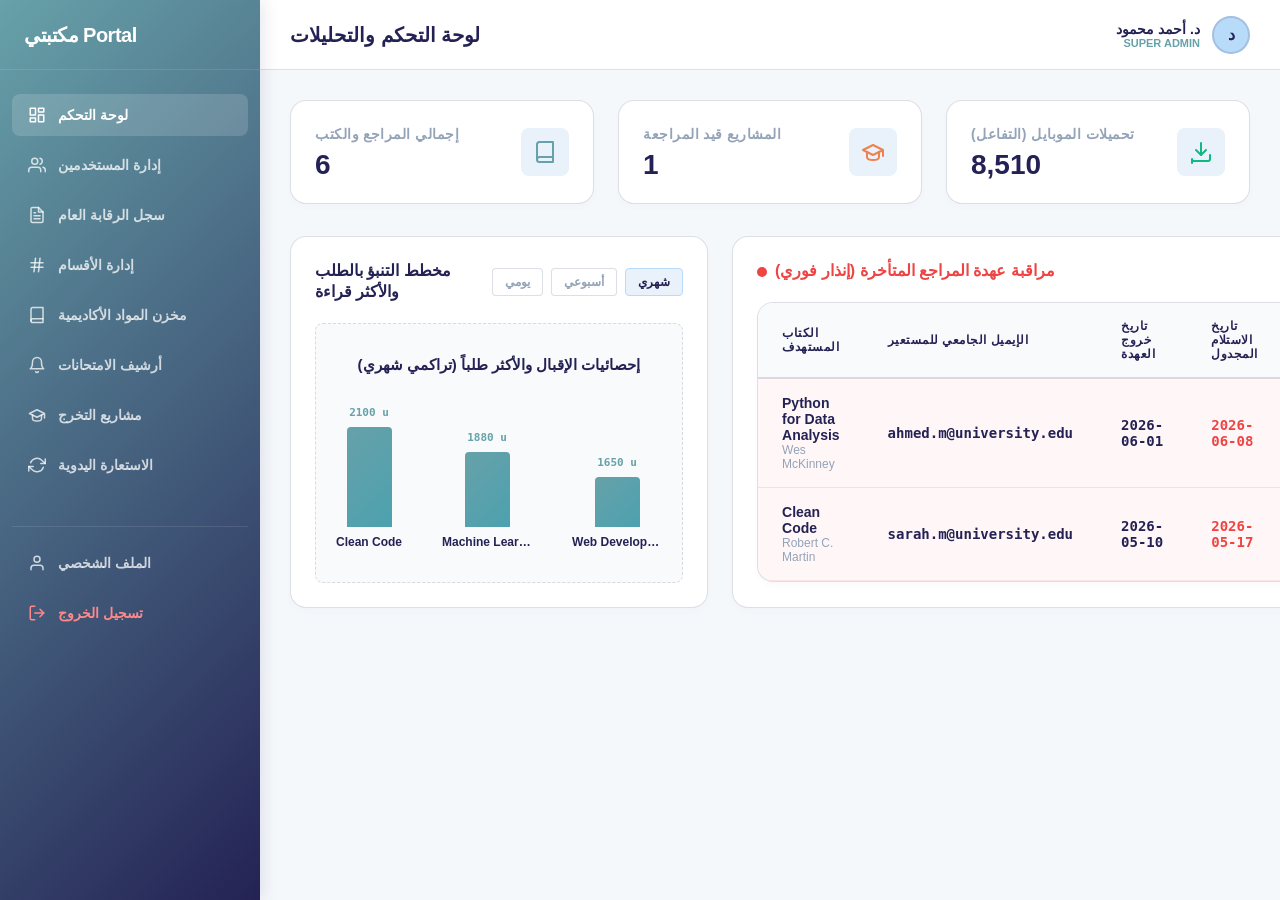
==== pages/dashboard.html @ ad8569bd "first commit" ====
<!DOCTYPE html>
<html lang="en">
<head>
    <meta charset="UTF-8">
    <meta name="viewport" content="width=device-width, initial-scale=1.0">
    <title>لوحة التحكم والتحليلات - مكتبتي Portal</title>
    <!-- Core Cascading Stylesheets Import Modules -->
    <link rel="stylesheet" href="../css/variables.css">
    <link rel="stylesheet" href="../css/global.css">
    <link rel="stylesheet" href="../css/components.css">
    <link rel="stylesheet" href="../css/dashboard.css">
</head>
<body>

    <div class="app-wrapper">
        <!-- Sidebar Navigation Element gets injected dynamically here via components.js -->

        <main class="main-content">
            <!-- Topbar Administration Header gets injected dynamically here via components.js -->

            <div class="page-container">
                
                <!-- 1. Real-Time Telemetry Metrics Counters Layout Row -->
                <div class="dashboard-metrics-grid">
                    
                    <!-- Archived Books Counter Card -->
                    <div class="metric-card">
                        <div class="metric-info">
                            <h3>إجمالي المراجع والكتب</h3>
                            <div class="metric-number" id="lbl-metric-books">0</div>
                        </div>
                        <div class="metric-icon-box">
                            <svg xmlns="http://www.w3.org/2000/svg" width="24" height="24" viewBox="0 0 24 24" fill="none" stroke="currentColor" stroke-width="2" stroke-linecap="round" stroke-linejoin="round"><path d="M4 19.5A2.5 2.5 0 0 1 6.5 17H20"></path><path d="M4 4.5A2.5 2.5 0 0 1 6.5 2H20v20H6.5A2.5 2.5 0 0 1 4 19.5z"></path></svg>
                        </div>
                    </div>

                    <!-- Pending Graduation Projects Review Counter Card -->
                    <div class="metric-card">
                        <div class="metric-info">
                            <h3>المشاريع قيد المراجعة</h3>
                            <div class="metric-number" id="lbl-metric-projects">0</div>
                        </div>
                        <div class="metric-icon-box" style="color: var(--orange);">
                            <svg xmlns="http://www.w3.org/2000/svg" width="24" height="24" viewBox="0 0 24 24" fill="none" stroke="currentColor" stroke-width="2" stroke-linecap="round" stroke-linejoin="round"><path d="M22 10v6M2 10l10-5 10 5-10 5z"></path><path d="M6 12v5c0 2 2 3 6 3s6-1 6-3v-5"></path></svg>
                        </div>
                    </div>

                    <!-- Total Mobile App Downloads Sync Telemetry Card -->
                    <div class="metric-card">
                        <div class="metric-info">
                            <h3>تحميلات الموبايل (التفاعل)</h3>
                            <div class="metric-number" id="lbl-metric-downloads">0</div>
                        </div>
                        <div class="metric-icon-box" style="color: #10b981;">
                            <svg xmlns="http://www.w3.org/2000/svg" width="24" height="24" viewBox="0 0 24 24" fill="none" stroke="currentColor" stroke-width="2" stroke-linecap="round" stroke-linejoin="round"><path d="M21 15v4a2 2 0 0 1-2 2H5a2 2 0 0 1-2-2v4"></path><polyline points="7 10 12 15 17 10"></polyline><line x1="12" y1="15" x2="12" y2="3"></line></svg>
                        </div>
                    </div>

                </div>

                <!-- 2. Dual Analytics Interface Section (Forecast Charts & Red Alert Logs) -->
                <div class="dashboard-analytics-section">
                    
                    <!-- Dynamic Demand Forecasting Visualization Component Card -->
                    <div class="chart-container-card">
                        <div class="chart-card-header">
                            <h3>مخطط التنبؤ بالطلب والأكثر قراءة</h3>
                            <div class="chart-time-filters">
                                <button class="filter-chip" data-window="daily">يومي</button>
                                <button class="filter-chip" data-window="weekly">أسبوعي</button>
                                <button class="filter-chip active" data-window="monthly">شهري</button>
                            </div>
                        </div>
                        <!-- Programmatic Target Container Node for Chart Generation script hooks -->
                        <div id="canvas-demand-chart" class="mock-chart-canvas">
                            جاري تحليل مصفوفة البيانات الضخمة للمنصة...
                        </div>
                    </div>

                    <!-- Real-Time Physical Book Overdue Alert Matrix List Card -->
                    <div class="overdue-alerts-card">
                        <div class="overdue-header">
                            <h3 style="color: var(--error-red); display: flex; align-items: center; gap: 8px;">
                                <span style="display:inline-block; width:10px; height:10px; background-color: var(--error-red); border-radius:50%; animation: pulse 1.5s infinite;"></span>
                                مراقبة عهدة المراجع المتأخرة (إنذار فوري)
                            </h3>
                        </div>
                        <div class="table-responsive-wrapper">
                            <table class="custom-data-table">
                                <thead>
                                    <tr>
                                        <th>الكتاب المستهدف</th>
                                        <th>الإيميل الجامعي للمستعير</th>
                                        <th>تاريخ خروج العهدة</th>
                                        <th>تاريخ الاستلام المجدول</th>
                                        <th>فجوة التأخير</th>
                                    </tr>
                                </thead>
                                <tbody id="tbody-overdue-alerts">
                                    <!-- Injected Dynamically with strict row-red-alert-highlight structures by dashboard.js -->
                                </tbody>
                            </table>
                        </div>
                    </div>

                </div>

            </div>
        </main>
    </div>

    <!-- Core Application Dependency Engine Scripts Hooking Layers -->
    <script src="../js/database.js"></script>
    <script src="../js/router.js"></script>
    <script src="../js/components.js"></script>
    <script src="../js/dashboard.js"></script>
</body>
</html>
---- css/variables.css ----
/* Maktabti Admin Portal - Design Tokens & Core Theme Variables
  Verbatim mapping from colors.dart configuration
*/

:root {
    /* Solid Colors */
    --main-color: #b9dbfa;
    --card-background: #e9f2fa;
    --auth-form-background: #ffffff;
    --border-color: rgba(36, 34, 84, 0.15); /* Verbatim 0x1A242254 adjusted slightly for web visibility */
    
    --dark-blue: #242254;
    --teal: #67a1a9;
    --orange: #ee814d;

    /* Typography Color Mapping */
    --text-primary: #242254;
    --text-secondary: #67a1a9;
    --text-hint: #94A3B8;
    --text-white: #ffffff;
    
    /* System Status Alerts */
    --error-red: #ef4444;

    /* Linear Gradients Layout Specs */
    --primary-gradient: linear-gradient(135deg, #67a1a9 0%, #4CA1AF 100%);
    --gradient-of-screen: linear-gradient(180deg, #67a1a9 0%, #4CA1AF 50%, #b9dbfa 100%);
    --icon-gradient: linear-gradient(135deg, #67a1a9 0%, #242254 100%);

    /* Global Layout Metrics */
    --sidebar-width: 260px;
    --topbar-height: 70px;
    --border-radius-lg: 16px;
    --border-radius-md: 8px;
    --border-radius-sm: 4px;
    
    /* Transition Timings */
    --transition-fast: 0.2s ease;
    --transition-normal: 0.3s ease;
}
---- css/global.css ----
/* Maktabti Admin Portal - Global Reset & Base Typography Styles
   Establishes core structural formatting across all layout components
*/

*, *::before, *::after {
    box-sizing: border-box;
    margin: 0;
    padding: 0;
}

html, body {
    height: 100%;
    font-family: 'Segoe UI', Tahoma, Geneva, Verdana, sans-serif;
    color: var(--text-primary);
    background-color: var(--card-background);
    overflow-x: hidden;
}

body {
    display: flex;
    flex-direction: column;
    min-height: 100vh;
}

/* Custom Webkit Scrollbars to match desktop application feel */
::-webkit-scrollbar {
    width: 8px;
    height: 8px;
}

::-webkit-scrollbar-track {
    background: var(--card-background);
}

::-webkit-scrollbar-thumb {
    background: var(--text-hint);
    border-radius: var(--border-radius-sm);
}

::-webkit-scrollbar-thumb:hover {
    background: var(--teal);
}

/* Base Master Layout Shells */
.app-wrapper {
    display: flex;
    width: 100vw;
    height: 100vh;
    overflow: hidden;
}

.main-content {
    flex: 1;
    display: flex;
    flex-direction: column;
    margin-left: var(--sidebar-width);
    height: 100%;
    overflow-y: auto;
    background-color: #f5f8fb;
    transition: margin var(--transition-normal);
}

.page-container {
    padding: 30px;
    width: 100%;
    max-width: 1400px;
    margin: 0 auto;
}

/* Typography Standards */
h1, h2, h3, h4, h5, h6 {
    color: var(--text-primary);
    font-weight: 700;
    line-height: 1.3;
}

a {
    color: var(--teal);
    text-decoration: none;
    transition: color var(--transition-fast);
}

a:hover {
    color: var(--dark-blue);
}

/* Global Utilities */
.hidden {
    display: none !important;
}

.text-center {
    text-align: center;
}

.no-select {
    user-select: none;
}
---- css/components.css ----
/* Maktabti Admin Portal - Shared Components Layout Specifications
   Handles global layout shells (Sidebar, Topbar), Tables, Forms, and Badges
*/

/* 1. Sidebar Navigation Architecture */
.sidebar {
    position: fixed;
    top: 0;
    left: 0;
    width: var(--sidebar-width);
    height: 100vh;
    background: var(--icon-gradient);
    color: var(--text-white);
    display: flex;
    flex-direction: column;
    z-index: 100;
    box-shadow: 4px 0 15px rgba(36, 34, 84, 0.1);
}

.sidebar-header {
    height: var(--topbar-height);
    display: flex;
    align-items: center;
    padding: 0 24px;
    border-bottom: 1px solid rgba(255, 255, 255, 0.1);
}

.sidebar-brand {
    font-size: 20px;
    font-weight: 700;
    letter-spacing: -0.5px;
    color: var(--text-white);
}

.sidebar-menu {
    list-style: none;
    padding: 24px 12px;
    flex: 1;
    overflow-y: auto;
}

.sidebar-item {
    margin-bottom: 8px;
}

.sidebar-link {
    display: flex;
    align-items: center;
    padding: 12px 16px;
    color: rgba(255, 255, 255, 0.75);
    font-size: 14px;
    font-weight: 600;
    border-radius: var(--border-radius-md);
    transition: all var(--transition-fast);
    cursor: pointer;
}

.sidebar-link:hover, .sidebar-link.active {
    color: var(--text-white);
    background-color: rgba(255, 255, 255, 0.15);
}

.sidebar-link svg {
    margin-right: 12px;
    width: 18px;
    height: 18px;
}

/* 2. Top Administrative Navigation Header */
.topbar {
    position: fixed;
    top: 0;
    left: var(--sidebar-width);
    right: 0;
    height: var(--topbar-height);
    background-color: var(--auth-form-background);
    border-bottom: 1px solid var(--border-color);
    display: flex;
    align-items: center;
    justify-content: space-between;
    padding: 0 30px;
    z-index: 90;
}

.page-title-context h2 {
    font-size: 20px;
    color: var(--text-primary);
}

.admin-identity-block {
    display: flex;
    align-items: center;
    gap: 12px;
}

.admin-avatar {
    width: 38px;
    height: 38px;
    border-radius: 50%;
    background-color: var(--main-color);
    display: flex;
    align-items: center;
    justify-content: center;
    font-weight: 700;
    color: var(--dark-blue);
    border: 2px solid var(--border-color);
}

.admin-meta-info {
    display: flex;
    flex-direction: column;
}

.admin-name {
    font-size: 14px;
    font-weight: 700;
    color: var(--text-primary);
}

.admin-role-tag {
    font-size: 11px;
    color: var(--text-secondary);
    font-weight: 600;
    text-transform: uppercase;
}

/* 3. Action Buttons Grid System */
.btn {
    display: inline-flex;
    align-items: center;
    justify-content: center;
    height: 40px;
    padding: 0 20px;
    font-size: 14px;
    font-weight: 600;
    border-radius: var(--border-radius-md);
    border: none;
    cursor: pointer;
    transition: all var(--transition-fast);
    gap: 8px;
}

.btn-primary {
    background: var(--primary-gradient);
    color: var(--text-white);
}

.btn-primary:hover {
    opacity: 0.95;
    box-shadow: 0 4px 10px rgba(103, 161, 169, 0.25);
}

.btn-secondary {
    background-color: var(--card-background);
    color: var(--dark-blue);
}

.btn-secondary:hover {
    background-color: rgba(36, 34, 84, 0.1);
}

.btn-danger {
    background-color: var(--error-red);
    color: var(--text-white);
}

.btn-danger:hover {
    opacity: 0.9;
}

/* 4. Administrative Data Grid Tables */
.table-responsive-wrapper {
    width: 100%;
    background-color: var(--auth-form-background);
    border: 1px solid var(--border-color);
    border-radius: var(--border-radius-lg);
    overflow: hidden;
    box-shadow: 0 4px 6px rgba(36, 34, 84, 0.02);
}

.custom-data-table {
    width: 100%;
    border-collapse: collapse;
    text-align: left;
}

.custom-data-table th {
    background-color: #f8fafc;
    color: var(--text-primary);
    font-size: 12px;
    font-weight: 700;
    text-transform: uppercase;
    padding: 16px 24px;
    letter-spacing: 0.5px;
    border-bottom: 2px solid var(--border-color);
}

.custom-data-table td {
    padding: 16px 24px;
    font-size: 14px;
    color: var(--text-primary);
    border-bottom: 1px solid var(--border-color);
    vertical-align: middle;
}

.custom-data-table tr:last-child td {
    border-bottom: none;
}

.custom-data-table tr:hover td {
    background-color: rgba(103, 161, 169, 0.03);
}

/* 5. Status Badges Definition System */
.badge {
    display: inline-flex;
    align-items: center;
    padding: 4px 10px;
    font-size: 12px;
    font-weight: 600;
    border-radius: 20px;
    text-transform: capitalize;
}

.badge-success {
    background-color: #dcfce7;
    color: #15803d;
}

.badge-pending {
    background-color: #fef3c7;
    color: #b45309;
}

.badge-danger {
    background-color: #fee2e2;
    color: #b91c1c;
}
---- css/dashboard.css ----
/* Maktabti Admin Portal - Dashboard Module Stylesheet
   Controls layout specifications for metric telemetry panels, analytical charts, and red alerts
*/

/* 1. Top Telemetry Cards Grid Layout */
.dashboard-metrics-grid {
    display: grid;
    grid-template-columns: repeat(auto-fit, minmax(280px, 1fr));
    gap: 24px;
    margin-bottom: 32px;
}

.metric-card {
    background-color: var(--auth-form-background);
    border: 1px solid var(--border-color);
    border-radius: var(--border-radius-lg);
    padding: 24px;
    display: flex;
    align-items: center;
    justify-content: space-between;
    box-shadow: 0 4px 6px rgba(36, 34, 84, 0.02);
    transition: transform var(--transition-fast);
}

.metric-card:hover {
    transform: translateY(-2px);
}

.metric-info h3 {
    font-size: 14px;
    color: var(--text-hint);
    text-transform: uppercase;
    letter-spacing: 0.5px;
    margin-bottom: 8px;
    font-weight: 600;
}

.metric-number {
    font-size: 28px;
    font-weight: 700;
    color: var(--text-primary);
    line-height: 1;
}

.metric-icon-box {
    width: 48px;
    height: 48px;
    border-radius: var(--border-radius-md);
    background-color: var(--card-background);
    display: flex;
    align-items: center;
    justify-content: center;
    color: var(--teal);
}

/* 2. Analytical Section Grid (Charts & Summary Layouts) */
.dashboard-analytics-section {
    display: grid;
    grid-template-columns: 2fr 1fr;
    gap: 24px;
    margin-bottom: 32px;
}

@media (max-width: 1024px) {
    .dashboard-analytics-section {
        grid-template-columns: 1fr;
    }
}

.chart-container-card {
    background-color: var(--auth-form-background);
    border: 1px solid var(--border-color);
    border-radius: var(--border-radius-lg);
    padding: 24px;
    box-shadow: 0 4px 6px rgba(36, 34, 84, 0.02);
}

.chart-card-header {
    display: flex;
    align-items: center;
    justify-content: space-between;
    margin-bottom: 20px;
}

.chart-card-header h3 {
    font-size: 16px;
    color: var(--text-primary);
}

.chart-time-filters {
    display: flex;
    gap: 8px;
}

.filter-chip {
    padding: 6px 12px;
    font-size: 12px;
    font-weight: 600;
    border-radius: var(--border-radius-sm);
    border: 1px solid var(--border-color);
    background-color: var(--auth-form-background);
    color: var(--text-hint);
    cursor: pointer;
    transition: all var(--transition-fast);
}

.filter-chip.active, .filter-chip:hover {
    background-color: var(--card-background);
    color: var(--dark-blue);
    border-color: var(--main-color);
}

.mock-chart-canvas {
    width: 100%;
    height: 260px;
    background-color: #f8fafc;
    border: 1px dashed var(--border-color);
    border-radius: var(--border-radius-md);
    display: flex;
    align-items: center;
    justify-content: center;
    color: var(--text-hint);
    font-size: 14px;
}

/* 3. Real-Time Overdue Alerts Layout Component */
.overdue-alerts-card {
    background-color: var(--auth-form-background);
    border: 1px solid var(--border-color);
    border-radius: var(--border-radius-lg);
    padding: 24px;
    box-shadow: 0 4px 6px rgba(36, 34, 84, 0.02);
}

.overdue-header {
    margin-bottom: 20px;
}

.overdue-header h3 {
    font-size: 16px;
    color: var(--text-primary);
}

/* Strict Red Alert Indicator Row Highlighting Configuration */
.row-red-alert-highlight td {
    background-color: rgba(239, 68, 68, 0.04) !important;
    border-bottom: 1px solid rgba(239, 68, 68, 0.15) !important;
}

.row-red-alert-highlight:hover td {
    background-color: rgba(239, 68, 68, 0.07) !important;
}

.overdue-days-token {
    color: var(--error-red);
    font-weight: 700;
    font-family: monospace;
    font-size: 14px;
}

.student-email-cell {
    font-weight: 600;
    color: var(--dark-blue);
    font-family: monospace;
}
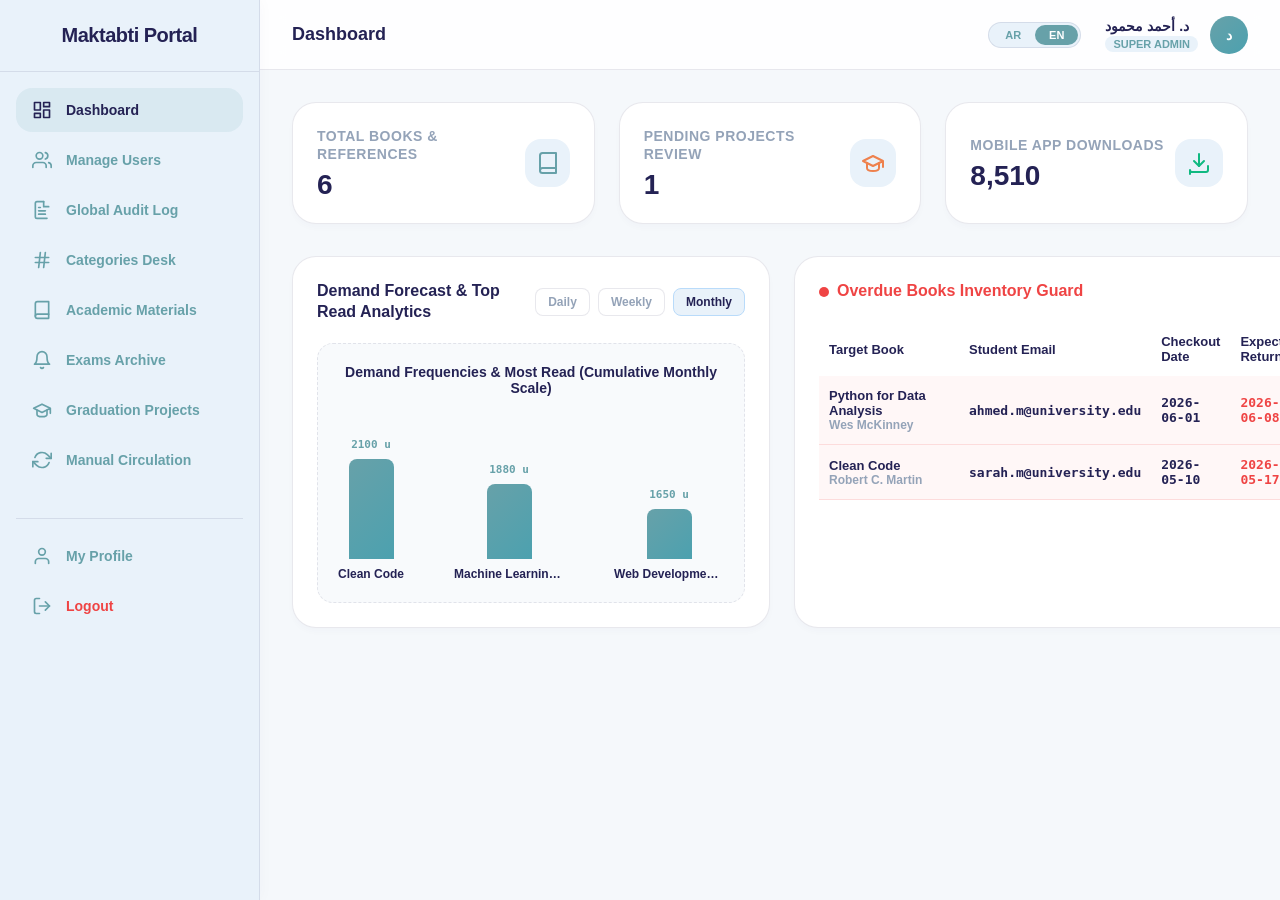
==== commit 3cd78bcd: "update" ====
--- a/pages/dashboard.html
+++ b/pages/dashboard.html
@@ -3,8 +3,7 @@
 <head>
     <meta charset="UTF-8">
     <meta name="viewport" content="width=device-width, initial-scale=1.0">
-    <title>لوحة التحكم والتحليلات - مكتبتي Portal</title>
-    <!-- Core Cascading Stylesheets Import Modules -->
+    <title>Dashboard - Maktabti Portal</title>
     <link rel="stylesheet" href="../css/variables.css">
     <link rel="stylesheet" href="../css/global.css">
     <link rel="stylesheet" href="../css/components.css">
@@ -13,20 +12,14 @@
 <body>
 
     <div class="app-wrapper">
-        <!-- Sidebar Navigation Element gets injected dynamically here via components.js -->
-
         <main class="main-content">
-            <!-- Topbar Administration Header gets injected dynamically here via components.js -->
-
             <div class="page-container">
                 
-                <!-- 1. Real-Time Telemetry Metrics Counters Layout Row -->
                 <div class="dashboard-metrics-grid">
                     
-                    <!-- Archived Books Counter Card -->
                     <div class="metric-card">
                         <div class="metric-info">
-                            <h3>إجمالي المراجع والكتب</h3>
+                            <h3 data-i18n="total_books">Total Books & References</h3>
                             <div class="metric-number" id="lbl-metric-books">0</div>
                         </div>
                         <div class="metric-icon-box">
@@ -34,10 +27,9 @@
                         </div>
                     </div>
 
-                    <!-- Pending Graduation Projects Review Counter Card -->
                     <div class="metric-card">
                         <div class="metric-info">
-                            <h3>المشاريع قيد المراجعة</h3>
+                            <h3 data-i18n="pending_projects">Pending Projects Review</h3>
                             <div class="metric-number" id="lbl-metric-projects">0</div>
                         </div>
                         <div class="metric-icon-box" style="color: var(--orange);">
@@ -45,10 +37,9 @@
                         </div>
                     </div>
 
-                    <!-- Total Mobile App Downloads Sync Telemetry Card -->
                     <div class="metric-card">
                         <div class="metric-info">
-                            <h3>تحميلات الموبايل (التفاعل)</h3>
+                            <h3 data-i18n="mobile_downloads">Mobile App Downloads</h3>
                             <div class="metric-number" id="lbl-metric-downloads">0</div>
                         </div>
                         <div class="metric-icon-box" style="color: #10b981;">
@@ -58,47 +49,42 @@
 
                 </div>
 
-                <!-- 2. Dual Analytics Interface Section (Forecast Charts & Red Alert Logs) -->
                 <div class="dashboard-analytics-section">
                     
-                    <!-- Dynamic Demand Forecasting Visualization Component Card -->
                     <div class="chart-container-card">
                         <div class="chart-card-header">
-                            <h3>مخطط التنبؤ بالطلب والأكثر قراءة</h3>
+                            <h3 data-i18n="demand_forecast">Demand Forecast & Top Read Analytics</h3>
                             <div class="chart-time-filters">
-                                <button class="filter-chip" data-window="daily">يومي</button>
-                                <button class="filter-chip" data-window="weekly">أسبوعي</button>
-                                <button class="filter-chip active" data-window="monthly">شهري</button>
+                                <button class="filter-chip" data-window="daily" data-i18n="daily">Daily</button>
+                                <button class="filter-chip" data-window="weekly" data-i18n="weekly">Weekly</button>
+                                <button class="filter-chip active" data-window="monthly" data-i18n="monthly">Monthly</button>
                             </div>
                         </div>
-                        <!-- Programmatic Target Container Node for Chart Generation script hooks -->
                         <div id="canvas-demand-chart" class="mock-chart-canvas">
-                            جاري تحليل مصفوفة البيانات الضخمة للمنصة...
+                            Analyzing systemic resource telemetry matrix...
                         </div>
                     </div>
 
-                    <!-- Real-Time Physical Book Overdue Alert Matrix List Card -->
                     <div class="overdue-alerts-card">
                         <div class="overdue-header">
                             <h3 style="color: var(--error-red); display: flex; align-items: center; gap: 8px;">
                                 <span style="display:inline-block; width:10px; height:10px; background-color: var(--error-red); border-radius:50%; animation: pulse 1.5s infinite;"></span>
-                                مراقبة عهدة المراجع المتأخرة (إنذار فوري)
+                                <span data-i18n="overdue_monitor">Overdue Books Inventory Guard</span>
                             </h3>
                         </div>
                         <div class="table-responsive-wrapper">
                             <table class="custom-data-table">
                                 <thead>
                                     <tr>
-                                        <th>الكتاب المستهدف</th>
-                                        <th>الإيميل الجامعي للمستعير</th>
-                                        <th>تاريخ خروج العهدة</th>
-                                        <th>تاريخ الاستلام المجدول</th>
-                                        <th>فجوة التأخير</th>
+                                        <th data-i18n="th_book">Target Book</th>
+                                        <th data-i18n="th_email">Student Email</th>
+                                        <th data-i18n="th_checkout">Checkout Date</th>
+                                        <th data-i18n="th_expected">Expected Return</th>
+                                        <th data-i18n="th_gap">Delay Gap</th>
                                     </tr>
                                 </thead>
                                 <tbody id="tbody-overdue-alerts">
-                                    <!-- Injected Dynamically with strict row-red-alert-highlight structures by dashboard.js -->
-                                </tbody>
+                                    </tbody>
                             </table>
                         </div>
                     </div>
@@ -109,7 +95,6 @@
         </main>
     </div>
 
-    <!-- Core Application Dependency Engine Scripts Hooking Layers -->
     <script src="../js/database.js"></script>
     <script src="../js/router.js"></script>
     <script src="../js/components.js"></script>
--- a/css/variables.css
+++ b/css/variables.css
@@ -1,40 +1,40 @@
-/* Maktabti Admin Portal - Design Tokens & Core Theme Variables
-  Verbatim mapping from colors.dart configuration
+/* Maktabti Admin Portal - Absolute 1:1 Mobile Color Matching Stylesheet
+   Generated directly from the flutter colors.dart configurations
 */
 
 :root {
-    /* Solid Colors */
+    /* 1. Core Color Palette Constants */
     --main-color: #b9dbfa;
     --card-background: #e9f2fa;
     --auth-form-background: #ffffff;
-    --border-color: rgba(36, 34, 84, 0.15); /* Verbatim 0x1A242254 adjusted slightly for web visibility */
-    
+    --border-color: rgba(36, 34, 84, 0.1); /* Equivalent to 0x1A242254 */
+
     --dark-blue: #242254;
     --teal: #67a1a9;
     --orange: #ee814d;
+    --error-red: #ef4444;
 
-    /* Typography Color Mapping */
+    /* 2. Strict Typography Mapping */
     --text-primary: #242254;
     --text-secondary: #67a1a9;
-    --text-hint: #94A3B8;
+    --text-hint: #94a3b8;
     --text-white: #ffffff;
-    
-    /* System Status Alerts */
-    --error-red: #ef4444;
 
-    /* Linear Gradients Layout Specs */
-    --primary-gradient: linear-gradient(135deg, #67a1a9 0%, #4CA1AF 100%);
-    --gradient-of-screen: linear-gradient(180deg, #67a1a9 0%, #4CA1AF 50%, #b9dbfa 100%);
+    /* 3. Exact Gradient Conversions (Flutter Layouts to CSS Web) */
+    /* topLeft to bottomRight = 135deg */
+    --primary-gradient: linear-gradient(135deg, #67a1a9 0%, #4ca1af 100%);
+
+    /* topCenter to bottomCenter = 180deg */
+    --gradient-of-screen: linear-gradient(180deg, #67a1a9 0%, #4ca1af 50%, #b9dbfa 100%);
+
+    /* iconGradient mapping */
     --icon-gradient: linear-gradient(135deg, #67a1a9 0%, #242254 100%);
 
-    /* Global Layout Metrics */
+    /* 4. Structural Layout Rules */
+    --border-radius-lg: 24px;
+    --border-radius-md: 16px;
+    --border-radius-sm: 8px;
     --sidebar-width: 260px;
     --topbar-height: 70px;
-    --border-radius-lg: 16px;
-    --border-radius-md: 8px;
-    --border-radius-sm: 4px;
-    
-    /* Transition Timings */
     --transition-fast: 0.2s ease;
-    --transition-normal: 0.3s ease;
 }
--- a/css/global.css
+++ b/css/global.css
@@ -7,19 +7,26 @@
     margin: 0;
     padding: 0;
 }
-
 html, body {
     height: 100%;
-    font-family: 'Segoe UI', Tahoma, Geneva, Verdana, sans-serif;
+    /* 1. استخدام خطوط النظام العصرية المتوافقة مع مظهر فلاتر النظيف */
+    font-family: -apple-system, BlinkMacSystemFont, 'Segoe UI', Roboto, Helvetica, Arial, sans-serif;
     color: var(--text-primary);
-    background-color: var(--card-background);
+    /* 2. ربط الخلفية بالتدرج اللوني الثلجي المأخوذ من واجهة الموبايل */
+    background: var(--gradient-of-screen);
+    background-attachment: fixed;
     overflow-x: hidden;
+    /* 3. إجبار النظام على العمل من اليسار لليمين بالكامل */
+    direction: ltr !important;
+    text-align: left;
 }
 
 body {
     display: flex;
     flex-direction: column;
     min-height: 100vh;
+    margin: 0;
+    padding: 0;
 }
 
 /* Custom Webkit Scrollbars to match desktop application feel */
@@ -57,7 +64,8 @@
     height: 100%;
     overflow-y: auto;
     background-color: #f5f8fb;
-    transition: margin var(--transition-normal);
+    transition: margin var(--transition-fast);
+    /*transition: margin var(--transition-normal);*/
 }
 
 .page-container {
@@ -95,4 +103,42 @@
 
 .no-select {
     user-select: none;
+}
+
+/* Optimization Rules for Data Tables and Overdue Layouts */
+.custom-data-table {
+    width: 100%;
+    border-collapse: collapse;
+    margin-top: 10px;
+}
+
+.custom-data-table th,
+.custom-data-table td {
+    padding: 12px 10px; /* تقليص البادينج الجانبي قليلاً لتوفير مساحة */
+    text-align: left;
+    font-size: 13px;
+    vertical-align: middle;
+}
+
+/* منع التواريخ وفجوات التأخير من الالتفاف على سطرين */
+.custom-data-table td style,
+.student-email-cell,
+.overdue-days-token {
+    white-space: nowrap;
+}
+
+/* إعطاء مساحة مرنة لاسم الكتاب المرجعي */
+.custom-data-table td:first-child {
+    min-width: 140px;
+    max-width: 200px;
+    word-break: break-word; /* السماح بكسر السطر لعنوان الكتاب فقط بشكل منسق */
+}
+
+/* تحسين شكل بطاقة المتأخرات الإجمالي لتأخذ مساحة مريحة */
+.overdue-alerts-card {
+    background-color: var(--auth-form-background);
+    border-radius: var(--border-radius-lg);
+    padding: 24px;
+    border: 1px solid var(--border-color);
+    flex: 1.2; /* إعطاء الجدول مساحة تمدد أكبر قليلاً مقارنة بالمخطط */
 }
--- a/css/components.css
+++ b/css/components.css
@@ -1,114 +1,132 @@
-/* Maktabti Admin Portal - Shared Components Layout Specifications
-   Handles global layout shells (Sidebar, Topbar), Tables, Forms, and Badges
+/* Maktabti Admin Portal - Shared Components Layout (Responsive Dynamic i18n Layout)
+   Controls clean structural behavior for Sidebar and Topbar interfaces without overlaps
 */
 
-/* 1. Sidebar Navigation Architecture */
+/* 1. Base Sidebar Layout Framework */
 .sidebar {
+    width: var(--sidebar-width);
+    background-color: var(--card-background);
+    height: 100vh;
     position: fixed;
     top: 0;
-    left: 0;
-    width: var(--sidebar-width);
-    height: 100vh;
-    background: var(--icon-gradient);
-    color: var(--text-white);
     display: flex;
     flex-direction: column;
-    z-index: 100;
-    box-shadow: 4px 0 15px rgba(36, 34, 84, 0.1);
+    z-index: 1000;
+    box-shadow: 0 0 15px rgba(36, 34, 84, 0.03);
 }
 
+/* 2. Language Directional Flipping Rules (Standard Clean Solution) */
+body[dir="ltr"] .sidebar {
+    left: 0;
+    right: auto;
+    border-right: 1px solid var(--border-color);
+}
+
+body[dir="rtl"] .sidebar {
+    right: 0;
+    left: auto;
+    border-left: 1px solid var(--border-color);
+}
+
+body[dir="ltr"] .main-content {
+    margin-left: var(--sidebar-width);
+    margin-right: 0;
+}
+
+body[dir="rtl"] .main-content {
+    margin-right: var(--sidebar-width);
+    margin-left: 0;
+}
+
+body[dir="ltr"] .topbar {
+    left: var(--sidebar-width);
+    right: 0;
+}
+
+body[dir="rtl"] .topbar {
+    right: var(--sidebar-width);
+    left: 0;
+}
+
+/* 3. Aesthetic Presentation Definitions */
 .sidebar-header {
-    height: var(--topbar-height);
-    display: flex;
-    align-items: center;
-    padding: 0 24px;
-    border-bottom: 1px solid rgba(255, 255, 255, 0.1);
+    padding: 24px;
+    border-bottom: 1px solid var(--border-color);
+    text-align: center;
 }
 
 .sidebar-brand {
     font-size: 20px;
-    font-weight: 700;
+    font-weight: 800;
+    color: var(--dark-blue);
     letter-spacing: -0.5px;
-    color: var(--text-white);
 }
 
 .sidebar-menu {
     list-style: none;
-    padding: 24px 12px;
-    flex: 1;
-    overflow-y: auto;
-}
-
-.sidebar-item {
-    margin-bottom: 8px;
+    padding: 16px;
+    margin: 0;
+    display: flex;
+    flex-direction: column;
+    gap: 6px;
 }
 
 .sidebar-link {
     display: flex;
     align-items: center;
+    gap: 14px;
     padding: 12px 16px;
-    color: rgba(255, 255, 255, 0.75);
+    color: var(--text-secondary);
+    text-decoration: none;
     font-size: 14px;
-    font-weight: 600;
+    font-weight: 700;
     border-radius: var(--border-radius-md);
     transition: all var(--transition-fast);
     cursor: pointer;
 }
 
-.sidebar-link:hover, .sidebar-link.active {
-    color: var(--text-white);
-    background-color: rgba(255, 255, 255, 0.15);
+.sidebar-link svg {
+    width: 20px;
+    height: 20px;
+    stroke: var(--text-secondary);
+    transition: stroke var(--transition-fast);
 }
 
-.sidebar-link svg {
-    margin-right: 12px;
-    width: 18px;
-    height: 18px;
+.sidebar-link:hover, .sidebar-link.active {
+    background-color: rgba(103, 161, 169, 0.12); /* Soft Teal Transparent Highlight */
+    color: var(--dark-blue);
 }
 
-/* 2. Top Administrative Navigation Header */
+.sidebar-link:hover svg, .sidebar-link.active svg {
+    stroke: var(--dark-blue);
+}
+
+/* 4. Topbar Layout Configuration */
 .topbar {
+    height: var(--topbar-height);
+    background-color: rgba(255, 255, 255, 0.85);
+    backdrop-filter: blur(12px);
     position: fixed;
     top: 0;
-    left: var(--sidebar-width);
-    right: 0;
-    height: var(--topbar-height);
-    background-color: var(--auth-form-background);
-    border-bottom: 1px solid var(--border-color);
     display: flex;
     align-items: center;
     justify-content: space-between;
-    padding: 0 30px;
-    z-index: 90;
+    padding: 0 32px;
+    border-bottom: 1px solid var(--border-color);
+    z-index: 999;
 }
 
 .page-title-context h2 {
-    font-size: 20px;
-    color: var(--text-primary);
+    font-size: 18px;
+    font-weight: 800;
+    color: var(--dark-blue);
+    margin: 0;
 }
 
 .admin-identity-block {
     display: flex;
     align-items: center;
     gap: 12px;
-}
-
-.admin-avatar {
-    width: 38px;
-    height: 38px;
-    border-radius: 50%;
-    background-color: var(--main-color);
-    display: flex;
-    align-items: center;
-    justify-content: center;
-    font-weight: 700;
-    color: var(--dark-blue);
-    border: 2px solid var(--border-color);
-}
-
-.admin-meta-info {
-    display: flex;
-    flex-direction: column;
 }
 
 .admin-name {
@@ -119,120 +137,46 @@
 
 .admin-role-tag {
     font-size: 11px;
+    font-weight: 700;
     color: var(--text-secondary);
-    font-weight: 600;
+    background-color: var(--card-background);
+    padding: 2px 8px;
+    border-radius: var(--border-radius-sm);
     text-transform: uppercase;
 }
 
-/* 3. Action Buttons Grid System */
-.btn {
-    display: inline-flex;
+.admin-avatar {
+    width: 38px;
+    height: 38px;
+    background: var(--primary-gradient);
+    color: var(--text-white);
+    border-radius: 50%;
+    display: flex;
     align-items: center;
     justify-content: center;
-    height: 40px;
-    padding: 0 20px;
+    font-weight: 700;
     font-size: 14px;
-    font-weight: 600;
-    border-radius: var(--border-radius-md);
-    border: none;
-    cursor: pointer;
-    transition: all var(--transition-fast);
-    gap: 8px;
 }
 
-.btn-primary {
-    background: var(--primary-gradient);
-    color: var(--text-white);
+/* 5. App Structural Wrapper Extension */
+.app-wrapper {
+    display: flex;
+    width: 100vw;
+    min-height: 100vh;
 }
 
-.btn-primary:hover {
-    opacity: 0.95;
-    box-shadow: 0 4px 10px rgba(103, 161, 169, 0.25);
+.main-content {
+    flex: 1;
+    min-height: 100vh;
+    display: flex;
+    flex-direction: column;
+    width: calc(100vw - var(--sidebar-width));
 }
 
-.btn-secondary {
-    background-color: var(--card-background);
-    color: var(--dark-blue);
-}
-
-.btn-secondary:hover {
-    background-color: rgba(36, 34, 84, 0.1);
-}
-
-.btn-danger {
-    background-color: var(--error-red);
-    color: var(--text-white);
-}
-
-.btn-danger:hover {
-    opacity: 0.9;
-}
-
-/* 4. Administrative Data Grid Tables */
-.table-responsive-wrapper {
+.page-container {
+    padding: 32px;
+    flex: 1;
     width: 100%;
-    background-color: var(--auth-form-background);
-    border: 1px solid var(--border-color);
-    border-radius: var(--border-radius-lg);
-    overflow: hidden;
-    box-shadow: 0 4px 6px rgba(36, 34, 84, 0.02);
-}
-
-.custom-data-table {
-    width: 100%;
-    border-collapse: collapse;
-    text-align: left;
-}
-
-.custom-data-table th {
-    background-color: #f8fafc;
-    color: var(--text-primary);
-    font-size: 12px;
-    font-weight: 700;
-    text-transform: uppercase;
-    padding: 16px 24px;
-    letter-spacing: 0.5px;
-    border-bottom: 2px solid var(--border-color);
-}
-
-.custom-data-table td {
-    padding: 16px 24px;
-    font-size: 14px;
-    color: var(--text-primary);
-    border-bottom: 1px solid var(--border-color);
-    vertical-align: middle;
-}
-
-.custom-data-table tr:last-child td {
-    border-bottom: none;
-}
-
-.custom-data-table tr:hover td {
-    background-color: rgba(103, 161, 169, 0.03);
-}
-
-/* 5. Status Badges Definition System */
-.badge {
-    display: inline-flex;
-    align-items: center;
-    padding: 4px 10px;
-    font-size: 12px;
-    font-weight: 600;
-    border-radius: 20px;
-    text-transform: capitalize;
-}
-
-.badge-success {
-    background-color: #dcfce7;
-    color: #15803d;
-}
-
-.badge-pending {
-    background-color: #fef3c7;
-    color: #b45309;
-}
-
-.badge-danger {
-    background-color: #fee2e2;
-    color: #b91c1c;
+    box-sizing: border-box;
+    margin-top: var(--topbar-height);
 }
